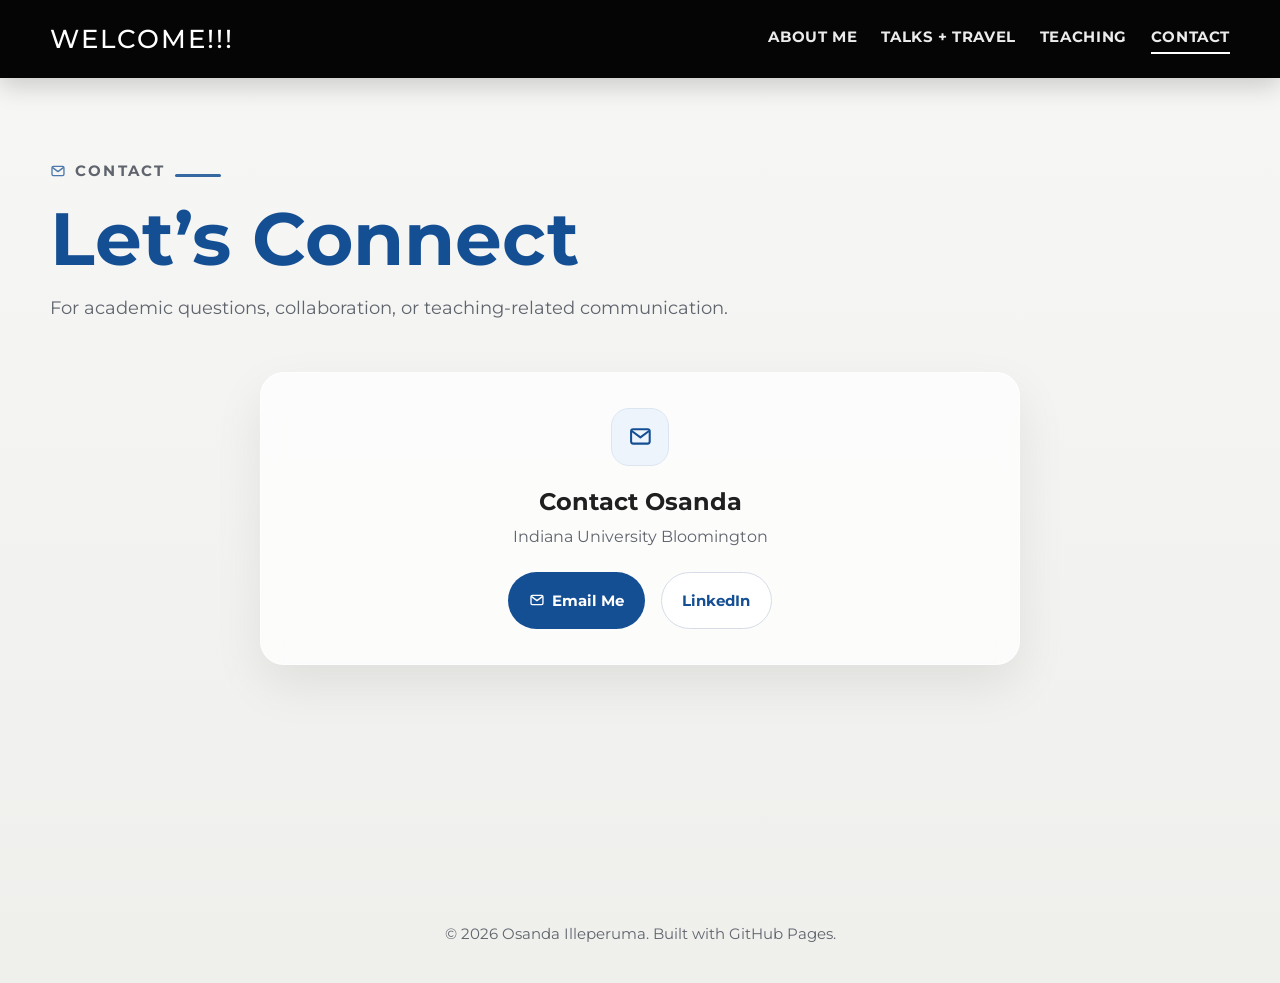
==== contact.html @ c438e1c1 "Add files via upload" ====
<!DOCTYPE html>
<html lang="en">

<head>
  <meta charset="UTF-8" />
  <meta name="viewport" content="width=device-width, initial-scale=1.0" />
  <title>Contact | Osanda Illeperuma</title>
  <link rel="preconnect" href="https://fonts.googleapis.com">
  <link rel="preconnect" href="https://fonts.gstatic.com" crossorigin>
  <link href="https://fonts.googleapis.com/css2?family=Montserrat:wght@300;400;500;600;700;800&display=swap"
    rel="stylesheet">
  <link rel="stylesheet" href="style.css?v=7">
  <script src="site.js?v=1" defer></script>
</head>

<body>

  <svg aria-hidden="true" style="position:absolute;width:0;height:0;overflow:hidden;" focusable="false">
    <symbol id="icon-mail" viewBox="0 0 24 24">
      <rect x="3" y="5" width="18" height="14" rx="2"></rect>
      <path d="M4 7l8 6 8-6"></path>
    </symbol>
    <symbol id="icon-file" viewBox="0 0 24 24">
      <path d="M7 3h7l5 5v13H7z"></path>
      <path d="M14 3v5h5"></path>
      <path d="M9 13h6"></path>
      <path d="M9 17h6"></path>
    </symbol>
    <symbol id="icon-talk" viewBox="0 0 24 24">
      <path d="M4 5h16v10H8l-4 4z"></path>
      <path d="M8 9h8"></path>
      <path d="M8 12h5"></path>
    </symbol>
    <symbol id="icon-calendar" viewBox="0 0 24 24">
      <rect x="4" y="5" width="16" height="15" rx="2"></rect>
      <path d="M8 3v4"></path>
      <path d="M16 3v4"></path>
      <path d="M4 10h16"></path>
    </symbol>
    <symbol id="icon-teaching" viewBox="0 0 24 24">
      <path d="M4 5h16v11H4z"></path>
      <path d="M8 20h8"></path>
      <path d="M12 16v4"></path>
      <path d="M8 9h8"></path>
    </symbol>
    <symbol id="icon-list" viewBox="0 0 24 24">
      <path d="M8 6h12"></path>
      <path d="M8 12h12"></path>
      <path d="M8 18h12"></path>
      <path d="M4 6h.01"></path>
      <path d="M4 12h.01"></path>
      <path d="M4 18h.01"></path>
    </symbol>
    <symbol id="icon-profile" viewBox="0 0 24 24">
      <circle cx="12" cy="8" r="4"></circle>
      <path d="M4 21c1.6-4 4.4-6 8-6s6.4 2 8 6"></path>
    </symbol>
  </svg>
  <header class="topbar">
    <div class="container nav">
      <a class="brand" href="index.html">Welcome!!!</a>
      <nav class="nav-links" aria-label="Primary navigation">
        <a href="index.html">About Me</a>
        <a href="talks.html">Talks + Travel</a>
        <a href="teaching.html">Teaching</a>
        <a class="active" href="contact.html">Contact</a>
      </nav>
    </div>
  </header>

  <main id="top" class="inner-page">
    <section class="page-hero">
      <div class="container">
        <div class="section-title with-icon"><svg class="icon" aria-hidden="true"><use href="#icon-mail"></use></svg>Contact</div>
        <h1>Let’s Connect</h1>
        <p>For academic questions, collaboration, or teaching-related communication.</p>
      </div>
    </section>

    <section class="page-content contact-page">
      <div class="container card contact-box">
        <div class="contact-icon" aria-hidden="true">
          <svg class="icon"><use href="#icon-mail"></use></svg>
        </div>
        <h2>Contact Osanda</h2>
        <p>Indiana University Bloomington</p>
        <div class="about-actions" style="justify-content:center;">
          <a class="btn btn-primary" href="mailto:oaillepe@iu.edu"><svg class="icon" aria-hidden="true"><use href="#icon-mail"></use></svg>Email Me</a>
          <a class="btn btn-secondary" href="https://www.linkedin.com/in/osanda-illeperuma-60a22215b/" target="_blank" rel="noopener">LinkedIn</a>
        </div>
      </div>
    </section>
  </main>

  <footer>
    <div class="container">© 2026 Osanda Illeperuma. Built with GitHub Pages.</div>
  </footer>

</body>
</html>
---- style.css ----
:root {
  --bg: #f4f4f2;
  --surface: #ffffff;
  --text: #1f1f1f;
  --muted: #5f646d;
  --accent: #154f93;
  --accent-dark: #0d3562;
  --nav-bg: #050505;
  --line: #dddddd;
  --shadow: 0 20px 50px rgba(0, 0, 0, 0.08);
  --max-width: 1180px;
  --radius: 24px;
}

* {
  box-sizing: border-box;
  margin: 0;
  padding: 0;
}

html {
  scroll-behavior: smooth;
}

body {
  font-family: 'Montserrat', sans-serif;
  background: linear-gradient(180deg, #f7f7f6 0%, #efefec 100%);
  color: var(--text);
  line-height: 1.7;
}

a {
  color: inherit;
  text-decoration: none;
}

img {
  display: block;
  max-width: 100%;
}

.container {
  width: min(calc(100% - 2rem), var(--max-width));
  margin: 0 auto;
}

.topbar {
  background: var(--nav-bg);
  position: sticky;
  top: 0;
  z-index: 100;
  box-shadow: 0 8px 24px rgba(0, 0, 0, 0.18);
}

.nav {
  min-height: 78px;
  display: flex;
  align-items: center;
  justify-content: space-between;
  gap: 1.5rem;
}

.brand {
  color: white;
  font-size: clamp(1.2rem, 2vw, 2rem);
  letter-spacing: 0.08em;
  font-weight: 500;
  text-transform: uppercase;
}

.nav-links {
  display: flex;
  gap: 1.5rem;
  flex-wrap: wrap;
}

.nav-links a {
  color: rgba(255, 255, 255, 0.92);
  font-size: 0.95rem;
  font-weight: 700;
  letter-spacing: 0.04em;
  text-transform: uppercase;
  position: relative;
  padding-bottom: 0.25rem;
}

.nav-links a::after {
  content: "";
  position: absolute;
  left: 0;
  bottom: 0;
  width: 0;
  height: 2px;
  background: white;
  transition: width 0.25s ease;
}

.nav-links a:hover::after,
.nav-links a.active::after {
  width: 100%;
}

.hero {
  padding: 7rem 0 5rem;
  text-align: center;
}

.hero .eyebrow {
  color: var(--muted);
  text-transform: uppercase;
  letter-spacing: 0.16em;
  font-size: 0.82rem;
  margin-bottom: 1.25rem;
}

.hero h1 {
  color: var(--accent);
  font-size: clamp(2.8rem, 7vw, 5.6rem);
  font-weight: 800;
  letter-spacing: 0.03em;
  line-height: 1;
}

.hero-subtitle {
  width: min(760px, 100%);
  margin: 1.25rem auto 0;
  color: var(--muted);
  font-size: clamp(1rem, 2vw, 1.18rem);
  font-weight: 500;
}

section {
  padding: 2.5rem 0 5rem;
}

.card {
  background: rgba(255, 255, 255, 0.72);
  border: 1px solid rgba(255, 255, 255, 0.7);
  backdrop-filter: blur(10px);
  border-radius: var(--radius);
  box-shadow: var(--shadow);
  overflow: hidden;
}

.about {
  display: grid;
  grid-template-columns: 1.35fr 0.85fr;
  gap: 3rem;
  align-items: center;
  padding: 3rem;
}

.section-title {
  font-size: 0.95rem;
  font-weight: 700;
  letter-spacing: 0.15em;
  color: var(--muted);
  text-transform: uppercase;
  margin-bottom: 1rem;
}

.about h2,
.grid-section h2,
.contact h2 {
  color: var(--accent);
  font-size: clamp(2rem, 5vw, 3rem);
  margin-bottom: 1.25rem;
  line-height: 1.1;
}

.about p {
  font-size: 1.04rem;
  margin-bottom: 1.1rem;
  color: #29313a;
}

.about strong {
  color: var(--accent-dark);
}

.about-actions {
  display: flex;
  gap: 1rem;
  flex-wrap: wrap;
  margin-top: 1rem;
}

.btn {
  display: inline-flex;
  align-items: center;
  justify-content: center;
  padding: 0.9rem 1.3rem;
  border-radius: 999px;
  font-weight: 700;
  font-size: 0.95rem;
  transition: transform 0.2s ease, box-shadow 0.2s ease, background 0.2s ease;
}

.btn:hover {
  transform: translateY(-2px);
  box-shadow: 0 12px 24px rgba(0, 0, 0, 0.12);
}

.btn-primary {
  background: var(--accent);
  color: white;
}

.btn-secondary {
  background: white;
  color: var(--accent);
  border: 1px solid #d5dce6;
}

.portrait-wrap {
  display: flex;
  justify-content: center;
}

.portrait {
  width: min(100%, 340px);
  aspect-ratio: 4 / 5;
  border-radius: 28px;
  object-fit: cover;
  box-shadow: 0 24px 40px rgba(16, 34, 64, 0.18);
  border: 8px solid rgba(255, 255, 255, 0.8);
  background: #d9d9d9;
}

.grid-section {
  padding-top: 0.5rem;
}

.section-head {
  display: flex;
  justify-content: space-between;
  align-items: end;
  gap: 1rem;
  margin-bottom: 1.5rem;
}

.section-head p {
  max-width: 640px;
  color: var(--muted);
}

.section-title::after {
  content: "";
  display: block;
  width: 46px;
  height: 3px;
  margin-top: 0.55rem;
  border-radius: 999px;
  background: var(--accent);
  opacity: 0.85;
}

.soft-section {
  background: rgba(255, 255, 255, 0.28);
}

.research-card {
  padding: 2.2rem;
}

.research-grid {
  display: grid;
  grid-template-columns: repeat(3, minmax(0, 1fr));
  gap: 1rem;
  margin-top: 1.25rem;
}

.research-item {
  padding: 1.15rem;
  border-radius: 20px;
  border: 1px solid #e3e8ef;
  background: linear-gradient(135deg, #ffffff 0%, #f5f8fc 100%);
}

.research-item h3 {
  color: var(--accent-dark);
  font-size: 1rem;
  margin-bottom: 0.45rem;
}

.research-item p {
  color: #36414b;
  font-size: 0.94rem;
}

.grid {
  display: grid;
  grid-template-columns: repeat(3, minmax(0, 1fr));
  gap: 1.4rem;
}

.teaching-grid {
  grid-template-columns: minmax(0, 1fr);
  align-items: stretch;
  width: 100%;
}

.teaching-side-grid {
  display: grid;
  grid-template-rows: 1fr 1fr;
  gap: 1.4rem;
}

.compact-teaching-card {
  min-height: 0;
}

.info-card {
  padding: 1.5rem;
  background: rgba(255, 255, 255, 0.8);
  border: 1px solid #ebedf0;
  border-radius: 22px;
  box-shadow: 0 12px 28px rgba(0, 0, 0, 0.06);
  transition: transform 0.2s ease, box-shadow 0.2s ease;
}

.info-card:hover {
  transform: translateY(-4px);
  box-shadow: 0 18px 32px rgba(0, 0, 0, 0.09);
}

.info-card h3 {
  color: var(--accent-dark);
  margin-bottom: 0.6rem;
  font-size: 1.1rem;
}

.card-hint {
  color: var(--muted);
  font-size: 0.92rem;
  margin-bottom: 1rem;
}

.subject-list {
  display: grid;
  gap: 0.8rem;
  margin-top: 0.8rem;
}

.subject-item {
  position: relative;
  border-radius: 18px;
  overflow: hidden;
  min-height: 78px;
  border: 1px solid #dde5ef;
  background: linear-gradient(135deg, #f7faff 0%, #edf3fb 100%);
  transition: transform 0.22s ease, box-shadow 0.22s ease;
}

.subject-item:hover {
  transform: translateY(-3px) scale(1.01);
  box-shadow: 0 14px 28px rgba(18, 58, 108, 0.12);
}

.subject-name {
  display: flex;
  align-items: center;
  min-height: 78px;
  padding: 1rem 1.1rem;
  font-weight: 700;
  color: var(--accent-dark);
  letter-spacing: 0.02em;
}

.subject-overlay {
  position: absolute;
  inset: 0;
  background: linear-gradient(135deg, rgba(13, 53, 98, 0.96), rgba(21, 79, 147, 0.96));
  color: white;
  padding: 1rem 1.1rem;
  display: flex;
  flex-direction: column;
  justify-content: center;
  gap: 0.45rem;
  opacity: 0;
  transform: translateY(16px);
  transition: opacity 0.25s ease, transform 0.25s ease;
}

.subject-item:hover .subject-overlay {
  opacity: 1;
  transform: translateY(0);
}

.subject-overlay h4 {
  font-size: 1rem;
  margin: 0;
}

.subject-overlay p {
  color: rgba(255, 255, 255, 0.92);
  font-size: 0.88rem;
  line-height: 1.55;
  margin: 0;
}

.subject-overlay a {
  align-self: flex-start;
  margin-top: 0.15rem;
  font-size: 0.86rem;
  font-weight: 700;
  padding: 0.45rem 0.8rem;
  border-radius: 999px;
  background: rgba(255, 255, 255, 0.16);
  border: 1px solid rgba(255, 255, 255, 0.28);
}

.subject-overlay a:hover {
  background: rgba(255, 255, 255, 0.26);
}

.info-card p,
.info-card li {
  color: #36414b;
  font-size: 0.97rem;
}

.info-card ul {
  padding-left: 1.1rem;
}

.contact {
  padding-bottom: 6rem;
}

.contact-box {
  padding: 2.2rem;
  text-align: center;
}

.contact-box p {
  width: min(650px, 100%);
  margin: 0 auto 1.4rem;
  color: var(--muted);
}

footer {
  padding: 1.4rem 0 2.2rem;
  text-align: center;
  color: var(--muted);
  font-size: 0.92rem;
}

@media (max-width: 920px) {

  .about,
  .grid,
  .research-grid {
    grid-template-columns: 1fr;
  }

  .about {
    padding: 2rem;
  }

  .portrait-wrap {
    order: -1;
  }

  .section-head {
    align-items: start;
    flex-direction: column;
  }

  .teaching-side-grid {
    grid-template-rows: auto;
  }
}

@media (max-width: 640px) {
  .nav {
    padding: 1rem 0;
    flex-direction: column;
    align-items: center;
    text-align: center;
  }

  .nav-links {
    justify-content: center;
    gap: 1rem;
  }

  .hero {
    padding: 5rem 0 3rem;
  }

  .about {
    gap: 1.5rem;
    padding: 1.4rem;
  }
}

.talk-card {
  position: relative;
  overflow: hidden;
  min-height: 260px;
}

.talk-preview {
  margin-top: 0.8rem;
  padding: 1rem 1.1rem;
  border-radius: 18px;
  border: 1px solid #dde5ef;
  background: linear-gradient(135deg, #f7faff 0%, #edf3fb 100%);
  color: var(--accent-dark);
  font-weight: 700;
  transition: transform 0.22s ease, box-shadow 0.22s ease;
}

.talk-card:hover .talk-preview,
.talk-card:focus-within .talk-preview {
  transform: translateY(-3px) scale(1.01);
  box-shadow: 0 14px 28px rgba(18, 58, 108, 0.12);
}

.talk-overlay {
  position: absolute;
  inset: 0;
  background: linear-gradient(135deg, rgba(13, 53, 98, 0.97), rgba(21, 79, 147, 0.97));
  color: white;
  padding: 1.3rem 1.2rem;
  opacity: 0;
  transform: translateY(16px);
  transition: opacity 0.25s ease, transform 0.25s ease;
  overflow-y: auto;
}

.talk-card:hover .talk-overlay {
  opacity: 1;
  transform: translateY(0);
}

.talk-overlay h4 {
  font-size: 1rem;
  margin-bottom: 0.8rem;
}

.talk-list {
  padding-left: 1rem;
  margin: 0;
}

.talk-list li {
  margin-bottom: 0.9rem;
  color: rgba(255, 255, 255, 0.95);
  line-height: 1.55;
}

.talk-list strong {
  color: white;
}

/* adding new style for drop down */

.talks-spaced-card {
  margin-top: 1.4rem;
}

.life-updates-card {
  padding: 1.45rem 1.55rem;
  display: grid;
  grid-template-columns: auto 1fr;
  gap: 1rem;
  align-items: start;
  background: linear-gradient(135deg, rgba(255,255,255,0.86) 0%, rgba(245,248,252,0.86) 100%);
}

.life-updates-badge {
  width: 42px;
  height: 42px;
  border-radius: 999px;
  display: inline-flex;
  align-items: center;
  justify-content: center;
  background: #eef4fb;
  color: var(--accent);
  border: 1px solid #dbe5f0;
}

.life-updates-card h3 {
  margin-bottom: 0.35rem;
}

.life-updates-card p {
  color: #36414b;
  margin: 0;
}

.life-updates-date {
  display: inline-block;
  margin-top: 0.5rem;
  color: var(--muted);
  font-size: 0.88rem;
  font-weight: 600;
}



.profile-updates {
  margin: 1.35rem 0 1.1rem;
  padding: 1rem 1.1rem;
  border-radius: 20px;
  border: 1px solid #dbe5f0;
  background: linear-gradient(135deg, #f7faff 0%, #edf3fb 100%);
  display: grid;
  grid-template-columns: auto 1fr;
  gap: 0.9rem;
  align-items: start;
}

.profile-updates-badge {
  width: 36px;
  height: 36px;
  border-radius: 999px;
  display: inline-flex;
  align-items: center;
  justify-content: center;
  background: white;
  color: var(--accent);
  border: 1px solid #dbe5f0;
  flex: 0 0 auto;
}

.profile-updates h3 {
  color: var(--accent-dark);
  font-size: 1rem;
  margin-bottom: 0.25rem;
}

.profile-updates p {
  margin: 0;
  color: #36414b;
  font-size: 0.94rem;
  line-height: 1.55;
}

.profile-updates-date {
  display: inline-block;
  margin-top: 0.35rem;
  color: var(--muted);
  font-size: 0.82rem;
  font-weight: 600;
}

.talk-dropdown-card {
  transition: transform 0.25s ease, box-shadow 0.25s ease;
}

.talk-summary {
  margin-top: 0.8rem;
  padding: 1rem 1.1rem;
  border-radius: 18px;
  border: 1px solid #dde5ef;
  background: linear-gradient(135deg, #f7faff 0%, #edf3fb 100%);
  color: var(--accent-dark);
  font-weight: 700;
  transition: transform 0.22s ease, box-shadow 0.22s ease;
}

.talk-dropdown {
  max-height: 0;
  overflow: hidden;
  opacity: 0;
  margin-top: 0;
  transition:
    max-height 0.4s ease,
    opacity 0.25s ease,
    margin-top 0.25s ease;
}

.talk-dropdown-card:hover .talk-summary,
.talk-dropdown-card:focus-within .talk-summary {
  transform: translateY(-3px) scale(1.01);
  box-shadow: 0 14px 28px rgba(18, 58, 108, 0.12);
}

.talk-dropdown-card:hover .talk-dropdown,
.talk-dropdown-card:focus-within .talk-dropdown {
  max-height: 420px;
  opacity: 1;
  margin-top: 1rem;
}

.talk-dropdown-list {
  list-style: none;
  padding: 0;
  margin: 0;
  border-top: 1px solid #e2e8f0;
  padding-top: 1rem;
}

.talk-dropdown-list li {
  padding: 0.9rem 0;
  border-bottom: 1px solid #edf1f5;
  color: #36414b;
  line-height: 1.55;
}

.talk-dropdown-list li:last-child {
  border-bottom: none;
  padding-bottom: 0;
}

.talk-dropdown-list strong {
  color: var(--accent-dark);
}



/* Teaching section aligned with the website's existing card design */
.teaching-card {
  padding: 1.5rem;
}

.teaching-card-header {
  display: flex;
  align-items: baseline;
  justify-content: space-between;
  gap: 1rem;
  margin-bottom: 1rem;
}

.teaching-card-header h3 {
  margin-bottom: 0;
}

.teaching-card-header p {
  margin: 0;
  color: var(--muted);
  font-size: 0.88rem;
  font-weight: 600;
}

.teaching-role-list {
  overflow: hidden;
  border: 1px solid #dde5ef;
  border-radius: 18px;
  background: linear-gradient(135deg, #f9fbfe 0%, #f2f6fb 100%);
}

.teaching-role {
  display: grid;
  grid-template-columns: minmax(130px, 0.24fr) minmax(0, 1fr);
  gap: 1.25rem;
  padding: 1rem 1.15rem;
  border-bottom: 1px solid #dde5ef;
}

.teaching-role:last-child {
  border-bottom: none;
}

.teaching-role h4 {
  margin: 0.1rem 0 0;
  color: var(--accent-dark);
  font-size: 1rem;
}

.teaching-course-list {
  list-style: none;
  padding: 0;
  margin: 0;
}

.teaching-course-list li {
  display: grid;
  grid-template-columns: minmax(0, 1fr) minmax(165px, auto);
  gap: 1rem;
  align-items: baseline;
  padding: 0.55rem 0;
  border-bottom: 1px dashed #dfe5ec;
}

.teaching-course-list li:first-child {
  padding-top: 0;
}

.teaching-course-list li:last-child {
  padding-bottom: 0;
  border-bottom: none;
}

.teaching-course-list strong {
  color: #273746;
  font-size: 0.95rem;
  line-height: 1.5;
}

.teaching-course-list span {
  color: var(--muted);
  font-size: 0.86rem;
  font-weight: 600;
  line-height: 1.5;
  text-align: right;
}

@media (max-width: 760px) {
  .teaching-card-header {
    align-items: flex-start;
    flex-direction: column;
    gap: 0.25rem;
  }

  .teaching-role {
    grid-template-columns: 1fr;
    gap: 0.55rem;
  }

  .teaching-course-list li {
    grid-template-columns: 1fr;
    gap: 0.15rem;
  }

  .teaching-course-list span {
    text-align: left;
  }
}

/* Consistent full-card reveal overlay for talks and conferences */
.reveal-card {
  position: relative;
  min-height: 285px;
  overflow: hidden;
}

.reveal-preview {
  margin-top: 0.8rem;
  padding: 1rem 1.1rem;
  border-radius: 18px;
  border: 1px solid #dde5ef;
  background: linear-gradient(135deg, #f7faff 0%, #edf3fb 100%);
  color: var(--accent-dark);
  font-weight: 700;
  transition: transform 0.22s ease, box-shadow 0.22s ease;
}

.reveal-card:hover .reveal-preview,
.reveal-card:focus-within .reveal-preview {
  transform: translateY(-3px) scale(1.01);
  box-shadow: 0 14px 28px rgba(18, 58, 108, 0.12);
}

.reveal-overlay {
  position: absolute;
  inset: 0;
  z-index: 2;
  padding: 1.45rem 1.3rem;
  border-radius: 22px;
  background: linear-gradient(135deg, rgba(13, 53, 98, 0.98), rgba(21, 79, 147, 0.98));
  color: white;
  opacity: 0;
  transform: scale(0.96) translateY(12px);
  pointer-events: none;
  transition: opacity 0.25s ease, transform 0.25s ease;
  overflow-y: auto;
}

.reveal-card:hover .reveal-overlay,
.reveal-card:focus-within .reveal-overlay {
  opacity: 1;
  transform: scale(1) translateY(0);
  pointer-events: auto;
}

.reveal-overlay h4 {
  font-size: 1.02rem;
  margin-bottom: 0.75rem;
}

.reveal-list {
  list-style: none;
  padding: 0;
  margin: 0;
}

.reveal-list li {
  padding: 0.75rem 0;
  border-bottom: 1px solid rgba(255, 255, 255, 0.18);
  color: rgba(255, 255, 255, 0.94);
  line-height: 1.5;
}

.reveal-list li:last-child {
  border-bottom: none;
}

.reveal-list strong,
.reveal-list a {
  color: white;
}

.cv-modal-actions {
  display: flex;
  align-items: center;
  gap: 0.6rem;
  flex-wrap: wrap;
}

.cv-open-tab {
  display: inline-flex;
  align-items: center;
  justify-content: center;
  border-radius: 999px;
  padding: 0.55rem 0.9rem;
  border: 1px solid #d5dce6;
  background: white;
  color: var(--accent);
  font-size: 0.86rem;
  font-weight: 700;
}

.cv-open-tab:hover {
  background: #eef4fb;
}



/* Subtle monochrome icons */
.icon {
  width: 1.05em;
  height: 1.05em;
  display: inline-block;
  vertical-align: -0.16em;
  stroke: currentColor;
  stroke-width: 2;
  fill: none;
  stroke-linecap: round;
  stroke-linejoin: round;
  flex: 0 0 auto;
}

.btn .icon,
.cv-open-tab .icon,
.cv-close .icon {
  margin-right: 0.45rem;
}

.heading-icon {
  display: inline-flex;
  align-items: center;
  gap: 0.55rem;
}

.heading-icon .icon {
  color: var(--accent);
  opacity: 0.82;
}

.section-title.with-icon {
  display: inline-flex;
  align-items: center;
  gap: 0.55rem;
}

.section-title.with-icon .icon {
  color: var(--accent);
  opacity: 0.75;
}


/* CV modal overlay */
.cv-modal {
  position: fixed;
  inset: 0;
  z-index: 1000;
  display: none;
  align-items: center;
  justify-content: center;
  padding: 0.75rem;
  background: rgba(5, 5, 5, 0.68);
  backdrop-filter: blur(6px);
}

.cv-modal.is-open {
  display: flex;
}

.cv-modal-content {
  width: min(96vw, 1280px);
  height: min(94vh, 1000px);
  background: white;
  border-radius: 24px;
  box-shadow: 0 30px 80px rgba(0, 0, 0, 0.35);
  overflow: hidden;
  display: flex;
  flex-direction: column;
  animation: cvModalIn 0.24s ease;
}

@keyframes cvModalIn {
  from {
    opacity: 0;
    transform: translateY(18px) scale(0.97);
  }
  to {
    opacity: 1;
    transform: translateY(0) scale(1);
  }
}

.cv-modal-header {
  display: flex;
  justify-content: space-between;
  align-items: center;
  gap: 1rem;
  padding: 1rem 1.2rem;
  border-bottom: 1px solid #e5e7eb;
  background: #f8fafc;
}

.cv-modal-header h3 {
  color: var(--accent-dark);
  font-size: 1rem;
  margin: 0;
}

.cv-close {
  border: none;
  background: var(--accent);
  color: white;
  border-radius: 999px;
  padding: 0.55rem 0.9rem;
  font-family: inherit;
  font-weight: 700;
  cursor: pointer;
  transition: transform 0.2s ease, background 0.2s ease;
}

.cv-close:hover {
  transform: translateY(-1px);
  background: var(--accent-dark);
}

.cv-frame {
  width: 100%;
  height: 100%;
  border: 0;
  background: white;
}

body.modal-open {
  overflow: hidden;
}

@media (max-width: 640px) {
  .cv-modal {
    padding: 0.75rem;
  }

  .cv-modal-content {
    width: 98vw;
    height: 94vh;
    border-radius: 18px;
  }
}

/* Multi-page layout */
.inner-page {
  min-height: calc(100vh - 78px);
}

.page-hero {
  padding: 5rem 0 2rem;
  text-align: left;
}

.page-hero .section-title {
  margin-bottom: 1rem;
}

.page-hero h1 {
  color: var(--accent);
  font-size: clamp(2.5rem, 6vw, 4.6rem);
  line-height: 1.05;
  margin-bottom: 1rem;
}

.page-hero p {
  width: min(720px, 100%);
  color: var(--muted);
  font-size: clamp(1rem, 2vw, 1.12rem);
}

.page-content {
  padding-top: 1rem;
  min-height: 48vh;
}

.home-navigation {
  padding-top: 0;
}

.home-link-grid {
  display: grid;
  grid-template-columns: repeat(2, minmax(0, 1fr));
  gap: 1.4rem;
}

.home-link-card {
  display: flex;
  align-items: center;
  gap: 1rem;
  color: inherit;
}

.home-link-card > .icon {
  width: 2rem;
  height: 2rem;
  color: var(--accent);
}

.home-link-card h3 {
  margin-bottom: 0.25rem;
}

.home-link-card p {
  margin: 0;
}

.contact-page {
  padding-bottom: 7rem;
}

.contact-page .contact-box {
  width: min(760px, calc(100% - 2rem));
}

.contact-icon {
  width: 58px;
  height: 58px;
  margin: 0 auto 1rem;
  display: inline-flex;
  align-items: center;
  justify-content: center;
  border-radius: 18px;
  background: #eef4fb;
  color: var(--accent);
  border: 1px solid #dbe5f0;
}

.contact-icon .icon {
  width: 1.55rem;
  height: 1.55rem;
}

@media (max-width: 760px) {
  .page-hero {
    padding: 3.5rem 0 1.5rem;
  }

  .home-link-grid {
    grid-template-columns: 1fr;
  }
}

@media (max-width: 640px) {
  .nav-links {
    row-gap: 0.65rem;
  }

  .page-content {
    padding-top: 0.5rem;
  }
}
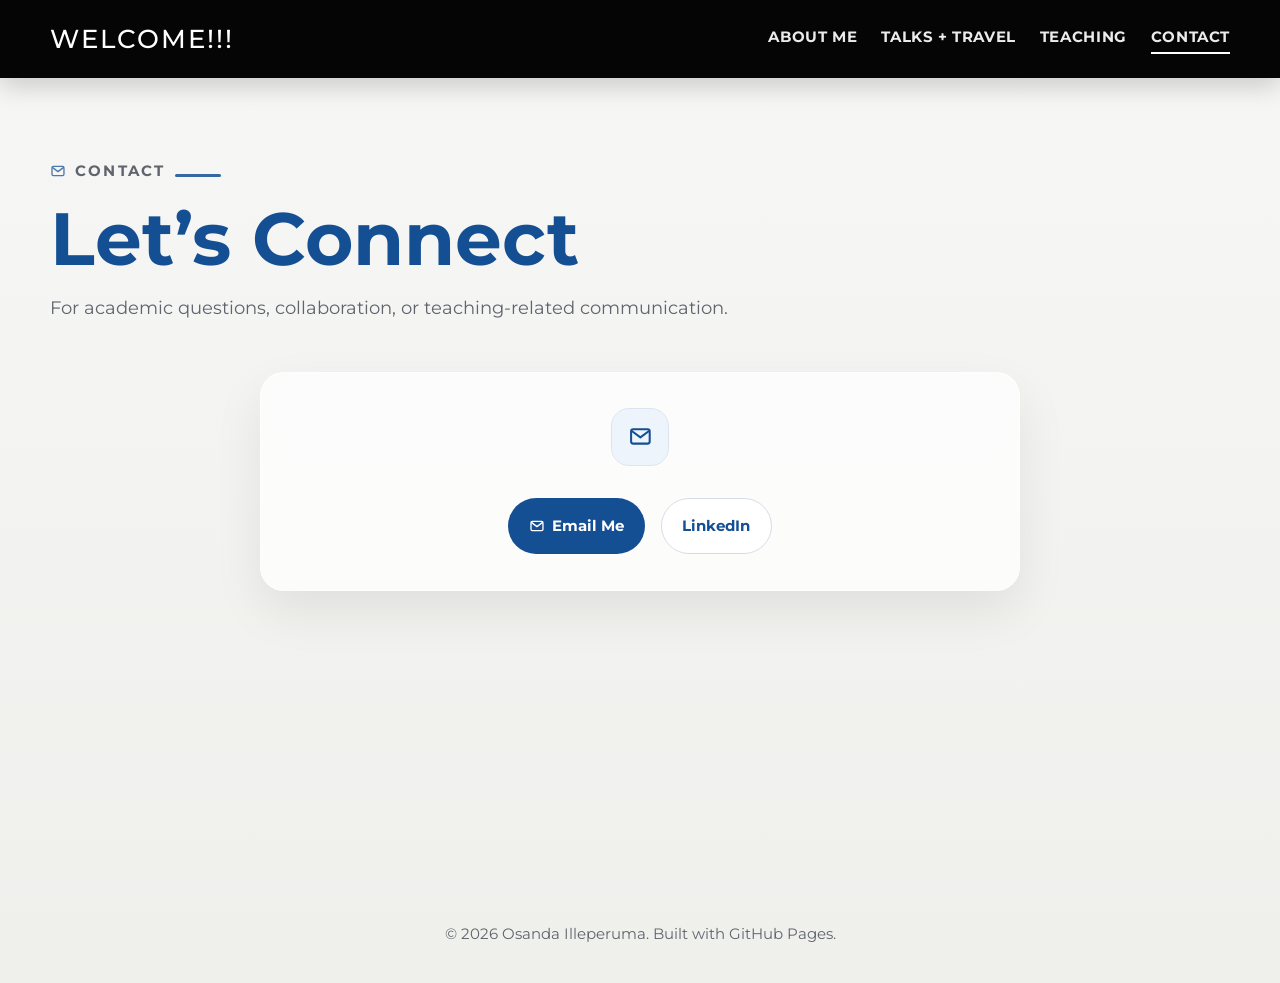
==== commit 4f5dc218: "Comment out contact information Comment out the contact name and address in contact.html" ====
--- a/contact.html
+++ b/contact.html
@@ -82,8 +82,8 @@
         <div class="contact-icon" aria-hidden="true">
           <svg class="icon"><use href="#icon-mail"></use></svg>
         </div>
-        <h2>Contact Osanda</h2>
-        <p>Indiana University Bloomington</p>
+        <!-- <h2>Contact Osanda</h2>
+        <p>Indiana University Bloomington</p> -->
         <div class="about-actions" style="justify-content:center;">
           <a class="btn btn-primary" href="mailto:oaillepe@iu.edu"><svg class="icon" aria-hidden="true"><use href="#icon-mail"></use></svg>Email Me</a>
           <a class="btn btn-secondary" href="https://www.linkedin.com/in/osanda-illeperuma-60a22215b/" target="_blank" rel="noopener">LinkedIn</a>
